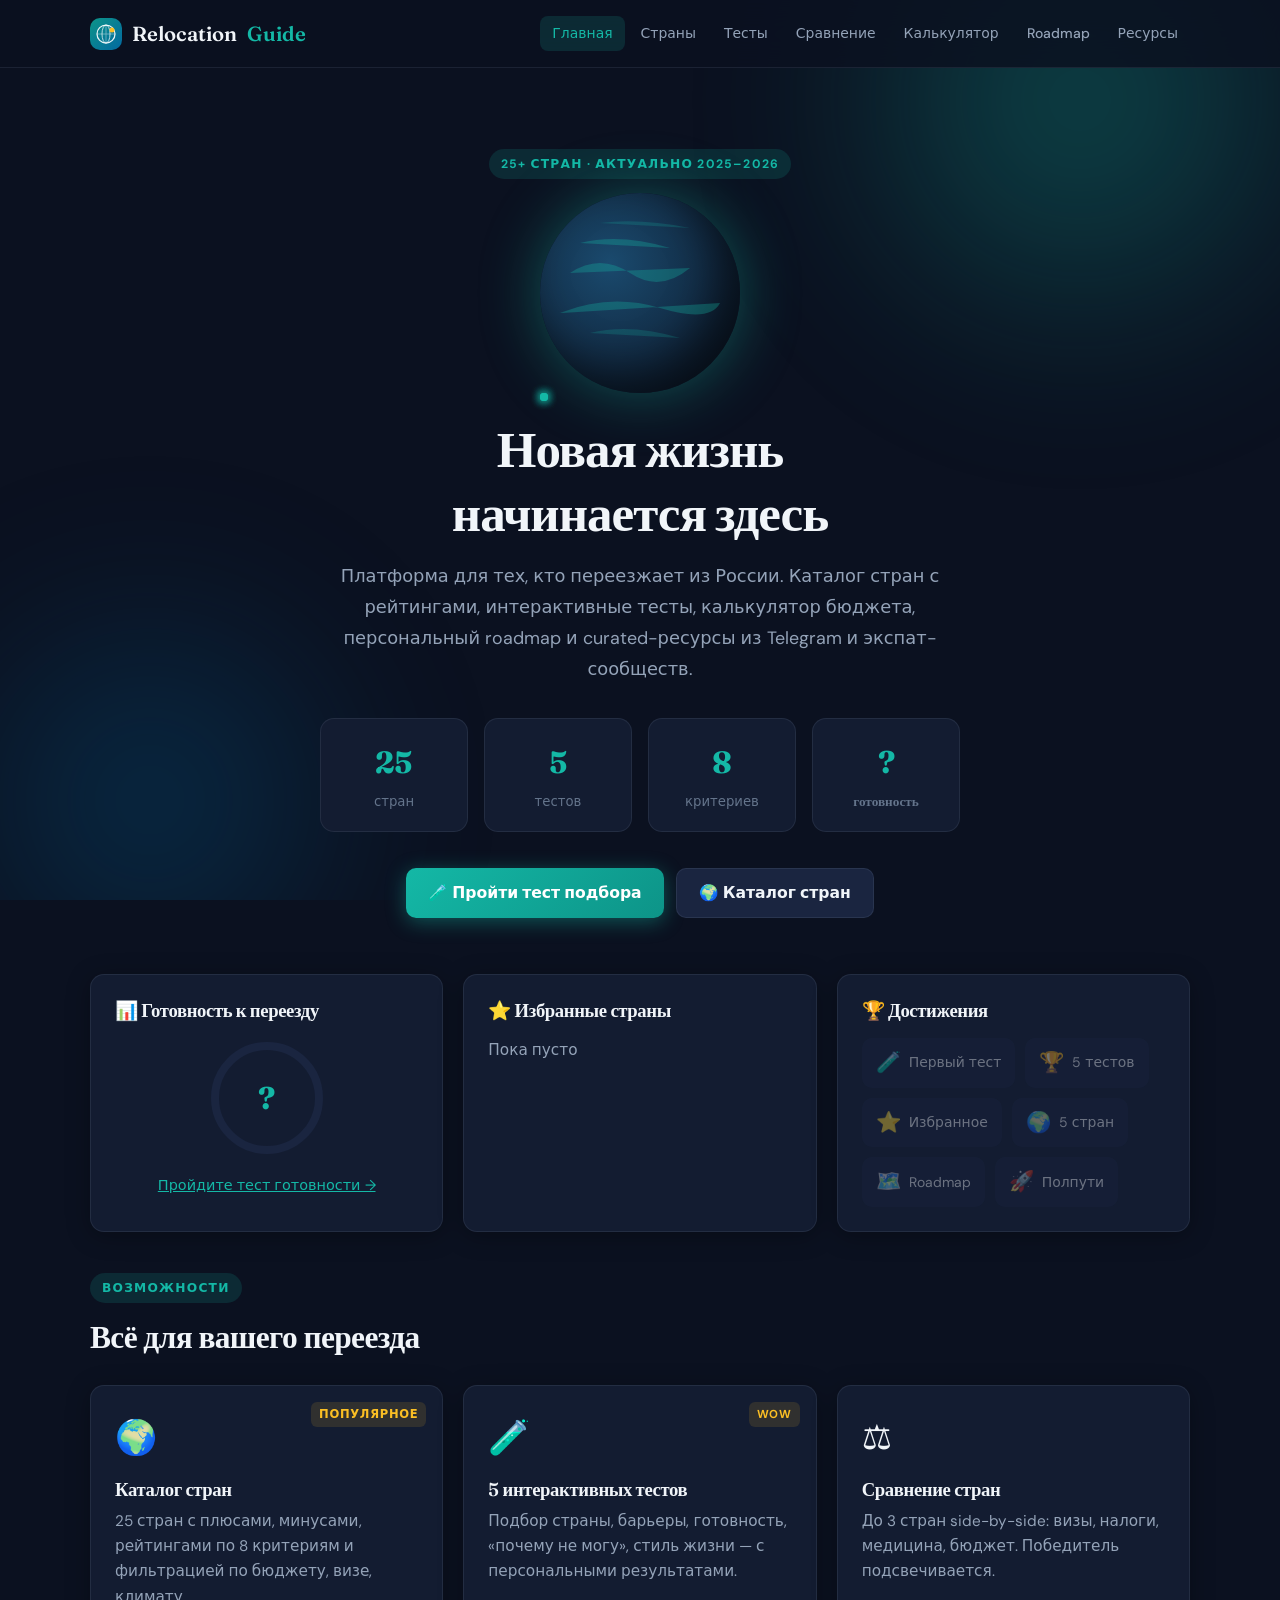
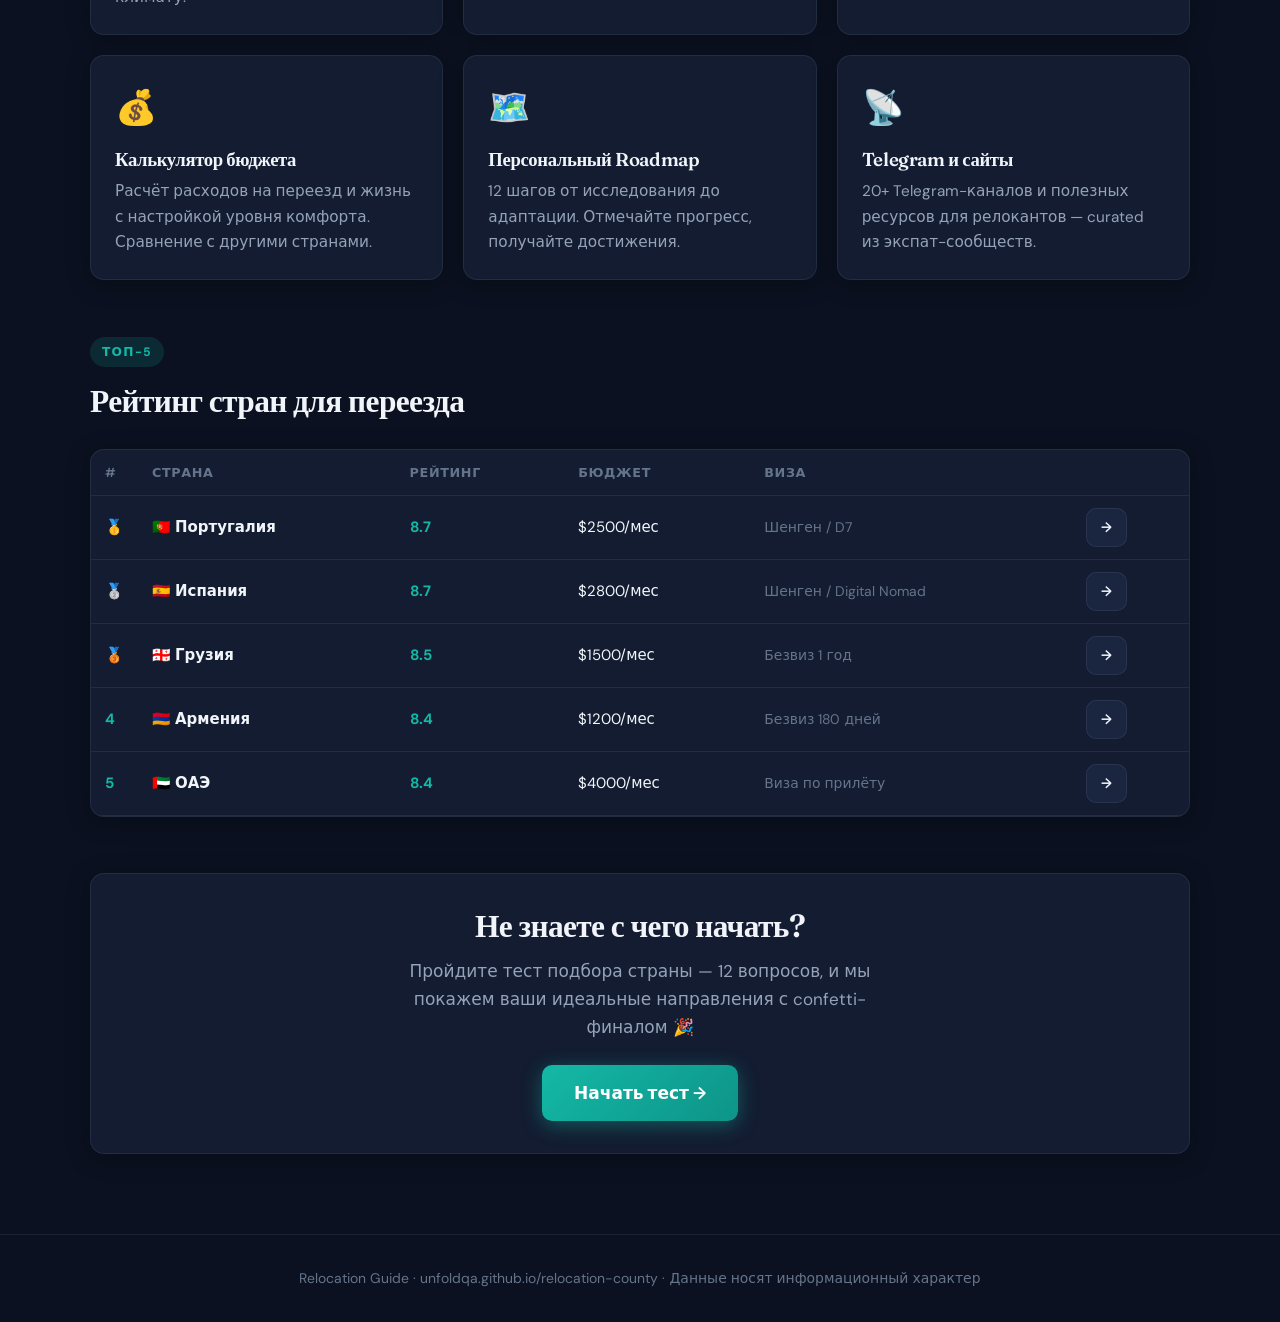
==== index.html @ 076771ab "Initial release: relocation platform for Russians moving abroad. Static site with country catalog, q" ====
<!DOCTYPE html>
<html lang="ru">
<head>
  <meta charset="UTF-8">
  <meta name="viewport" content="width=device-width, initial-scale=1.0">
  <title>Relocation Guide — Переезд из России</title>
  <meta name="description" content="Платформа для переезда из России: каталог стран, тесты, рейтинги, калькулятор бюджета, roadmap и ресурсы.">
  <link rel="icon" href="assets/favicon.svg" type="image/svg+xml">
  <link rel="preconnect" href="https://fonts.googleapis.com">
  <link rel="preconnect" href="https://fonts.gstatic.com" crossorigin>
  <link href="https://fonts.googleapis.com/css2?family=DM+Sans:ital,opsz,wght@0,9..40,400;0,9..40,500;0,9..40,600;0,9..40,700;1,9..40,400&family=Fraunces:ital,opsz,wght@0,9..144,600;0,9..144,700;1,9..144,400&display=swap" rel="stylesheet">
  <link rel="stylesheet" href="assets/app.css?v=1">
</head>
<body>
  <div class="bg-accent"><div class="shape s1"></div><div class="shape s2"></div></div>

  <header class="site-header">
    <div class="header-inner">
      <a href="index.html" class="logo">
        <img src="assets/favicon.svg" alt="" class="logo-icon" width="32" height="32">
        Relocation <span>Guide</span>
      </a>
      <nav class="nav-links">
        <a href="index.html">Главная</a>
        <a href="countries.html">Страны</a>
        <a href="tests.html">Тесты</a>
        <a href="compare.html">Сравнение</a>
        <a href="calculator.html">Калькулятор</a>
        <a href="roadmap.html">Roadmap</a>
        <a href="resources.html">Ресурсы</a>
      </nav>
      <button class="mobile-nav-btn" aria-label="Меню">☰</button>
    </div>
  </header>

  <nav class="mobile-menu">
    <a href="index.html">Главная</a>
    <a href="countries.html">Страны</a>
    <a href="tests.html">Тесты</a>
    <a href="compare.html">Сравнение</a>
    <a href="calculator.html">Калькулятор</a>
    <a href="roadmap.html">Roadmap</a>
    <a href="resources.html">Ресурсы</a>
  </nav>

  <main class="container">
    <section class="hero">
      <span class="section-tag">25+ стран · Актуально 2025–2026</span>
      <div class="globe-container">
        <div class="globe"></div>
        <div class="orbit-dot"></div>
        <div class="orbit-dot"></div>
        <div class="orbit-dot"></div>
      </div>
      <h1>Новая жизнь<br>начинается здесь</h1>
      <p class="lead">Платформа для тех, кто переезжает из России. Каталог стран с рейтингами, интерактивные тесты, калькулятор бюджета, персональный roadmap и curated-ресурсы из Telegram и экспат-сообществ.</p>

      <div class="hero-stats">
        <div class="stat"><div class="stat-value">25</div><div class="stat-label">стран</div></div>
        <div class="stat"><div class="stat-value">5</div><div class="stat-label">тестов</div></div>
        <div class="stat"><div class="stat-value">8</div><div class="stat-label">критериев</div></div>
        <div class="stat-value stat" id="readinessStat"><div class="stat-value" id="homeReadiness">—</div><div class="stat-label">готовность</div></div>
      </div>

      <div class="hero-actions">
        <a href="tests.html" class="btn btn-primary">🧪 Пройти тест подбора</a>
        <a href="countries.html" class="btn btn-secondary">🌍 Каталог стран</a>
      </div>
    </section>

    <section class="dashboard-grid" id="dashboard">
      <div class="card widget">
        <h3>📊 Готовность к переезду</h3>
        <div class="readiness-ring">
          <svg viewBox="0 0 120 120">
            <circle class="ring-bg" cx="60" cy="60" r="52"/>
            <circle class="ring-fill" id="readinessRing" cx="60" cy="60" r="52"
              stroke-dasharray="326.7" stroke-dashoffset="326.7"/>
          </svg>
          <div class="readiness-value" id="readinessValue">—</div>
        </div>
        <p style="text-align:center;font-size:0.85rem;color:var(--text-muted)">
          <a href="tests.html" style="color:var(--accent)">Пройдите тест готовности →</a>
        </p>
      </div>

      <div class="card widget">
        <h3>⭐ Избранные страны</h3>
        <div id="favoritesList" style="font-size:0.9rem;color:var(--text-secondary)">Пока пусто</div>
      </div>

      <div class="card widget">
        <h3>🏆 Достижения</h3>
        <div class="achievements">
          <div class="achievement" data-achievement="first_quiz"><span class="ach-icon">🧪</span> Первый тест</div>
          <div class="achievement" data-achievement="quiz_master"><span class="ach-icon">🏆</span> 5 тестов</div>
          <div class="achievement" data-achievement="first_favorite"><span class="ach-icon">⭐</span> Избранное</div>
          <div class="achievement" data-achievement="explorer"><span class="ach-icon">🌍</span> 5 стран</div>
          <div class="achievement" data-achievement="roadmap_start"><span class="ach-icon">🗺️</span> Roadmap</div>
          <div class="achievement" data-achievement="roadmap_half"><span class="ach-icon">🚀</span> Полпути</div>
        </div>
      </div>
    </section>

    <section style="margin-bottom:56px">
      <div class="section-header">
        <span class="section-tag">Возможности</span>
        <h2>Всё для вашего переезда</h2>
      </div>
      <div class="card-grid">
        <a href="countries.html" class="card feature-card card-hover" style="text-decoration:none;color:inherit">
          <span class="badge">Популярное</span>
          <div class="icon">🌍</div>
          <h3>Каталог стран</h3>
          <p>25 стран с плюсами, минусами, рейтингами по 8 критериям и фильтрацией по бюджету, визе, климату.</p>
        </a>
        <a href="tests.html" class="card feature-card card-hover" style="text-decoration:none;color:inherit">
          <span class="badge">Wow</span>
          <div class="icon">🧪</div>
          <h3>5 интерактивных тестов</h3>
          <p>Подбор страны, барьеры, готовность, «почему не могу», стиль жизни — с персональными результатами.</p>
        </a>
        <a href="compare.html" class="card feature-card card-hover" style="text-decoration:none;color:inherit">
          <div class="icon">⚖️</div>
          <h3>Сравнение стран</h3>
          <p>До 3 стран side-by-side: визы, налоги, медицина, бюджет. Победитель подсвечивается.</p>
        </a>
        <a href="calculator.html" class="card feature-card card-hover" style="text-decoration:none;color:inherit">
          <div class="icon">💰</div>
          <h3>Калькулятор бюджета</h3>
          <p>Расчёт расходов на переезд и жизнь с настройкой уровня комфорта. Сравнение с другими странами.</p>
        </a>
        <a href="roadmap.html" class="card feature-card card-hover" style="text-decoration:none;color:inherit">
          <div class="icon">🗺️</div>
          <h3>Персональный Roadmap</h3>
          <p>12 шагов от исследования до адаптации. Отмечайте прогресс, получайте достижения.</p>
        </a>
        <a href="resources.html" class="card feature-card card-hover" style="text-decoration:none;color:inherit">
          <div class="icon">📡</div>
          <h3>Telegram и сайты</h3>
          <p>20+ Telegram-каналов и полезных ресурсов для релокантов — curated из экспат-сообществ.</p>
        </a>
      </div>
    </section>

    <section style="margin-bottom:56px">
      <div class="section-header">
        <span class="section-tag">Топ-5</span>
        <h2>Рейтинг стран для переезда</h2>
      </div>
      <div class="card" style="padding:0;overflow:hidden" id="topRanking"></div>
    </section>

    <section>
      <div class="card" style="padding:32px;text-align:center">
        <h2 style="margin-bottom:12px">Не знаете с чего начать?</h2>
        <p style="color:var(--text-secondary);margin-bottom:24px;max-width:500px;margin-left:auto;margin-right:auto">Пройдите тест подбора страны — 12 вопросов, и мы покажем ваши идеальные направления с confetti-финалом 🎉</p>
        <a href="tests.html" class="btn btn-primary" style="font-size:1rem;padding:14px 32px">Начать тест →</a>
      </div>
    </section>
  </main>

  <footer class="site-footer">
    <p>Relocation Guide · unfoldqa.github.io/relocation-county · Данные носят информационный характер</p>
  </footer>

  <script src="assets/countries.js"></script>
  <script src="assets/app.js"></script>
  <script>
    document.addEventListener('DOMContentLoaded', () => {
      const score = App.data.readinessScore;
      const ring = document.getElementById('readinessRing');
      const val = document.getElementById('readinessValue');
      const homeVal = document.getElementById('homeReadiness');
      if (score !== null) {
        const offset = 326.7 - (326.7 * score / 100);
        if (ring) ring.style.strokeDashoffset = offset;
        if (val) val.textContent = score + '%';
        if (homeVal) homeVal.textContent = score + '%';
      } else {
        if (val) val.textContent = '?';
        if (homeVal) homeVal.textContent = '?';
      }

      const favList = document.getElementById('favoritesList');
      if (favList) {
        if (App.data.favorites.length) {
          favList.innerHTML = App.data.favorites.map(id => {
            const c = App.getCountryById(id);
            return c ? `<a href="countries.html#${id}" style="display:block;padding:6px 0;color:var(--accent);text-decoration:none">${c.flag} ${c.name}</a>` : '';
          }).join('');
        }
      }

      const top = [...COUNTRIES].sort((a, b) => App.avgRating(b) - App.avgRating(a)).slice(0, 5);
      const medals = ['🥇', '🥈', '🥉', '4', '5'];
      document.getElementById('topRanking').innerHTML = `
        <table class="ranking-table">
          <thead><tr><th>#</th><th>Страна</th><th>Рейтинг</th><th>Бюджет</th><th>Виза</th><th></th></tr></thead>
          <tbody>${top.map((c, i) => `
            <tr>
              <td class="rank-num">${medals[i]}</td>
              <td>${c.flag} <strong>${c.name}</strong></td>
              <td style="color:var(--accent);font-weight:700">${App.avgRating(c)}</td>
              <td>$${c.budget}/мес</td>
              <td style="font-size:0.82rem;color:var(--text-muted)">${c.visa}</td>
              <td><a href="countries.html#${c.id}" class="btn btn-secondary btn-sm">→</a></td>
            </tr>`).join('')}
          </tbody>
        </table>`;
    });
  </script>
</body>
</html>
---- assets/app.css ----
:root {
  --bg: #0b1120;
  --bg-card: #131c31;
  --bg-subtle: #1a2540;
  --bg-hover: #243052;
  --text: #f1f5f9;
  --text-secondary: #94a3b8;
  --text-muted: #64748b;
  --accent: #14b8a6;
  --accent-hover: #0d9488;
  --accent-light: rgba(20, 184, 166, 0.15);
  --accent-glow: rgba(20, 184, 166, 0.4);
  --gold: #fbbf24;
  --gold-bg: rgba(251, 191, 36, 0.12);
  --success: #34d399;
  --success-bg: rgba(52, 211, 153, 0.12);
  --error: #f87171;
  --error-bg: rgba(248, 113, 113, 0.12);
  --warning: #fb923c;
  --border: rgba(148, 163, 184, 0.12);
  --shadow: 0 4px 24px rgba(0, 0, 0, 0.3);
  --shadow-lg: 0 12px 48px rgba(0, 0, 0, 0.45);
  --radius: 14px;
  --radius-lg: 20px;
  --font: 'DM Sans', system-ui, -apple-system, sans-serif;
  --font-display: 'Fraunces', Georgia, serif;
  --max-width: 1140px;
  --nav-height: 68px;
}

*, *::before, *::after { box-sizing: border-box; margin: 0; padding: 0; }

html { scroll-behavior: smooth; font-size: 17px; }

body {
  font-family: var(--font);
  background: var(--bg);
  color: var(--text);
  line-height: 1.65;
  -webkit-font-smoothing: antialiased;
  min-height: 100vh;
}

/* Background */
.bg-accent {
  position: fixed;
  inset: 0;
  pointer-events: none;
  z-index: 0;
  overflow: hidden;
}

.bg-accent .shape {
  position: absolute;
  border-radius: 50%;
  filter: blur(80px);
  opacity: 0.35;
}

.bg-accent .s1 {
  width: 600px; height: 600px;
  background: radial-gradient(circle, #14b8a6, transparent 70%);
  top: -200px; right: -100px;
  animation: float 20s ease-in-out infinite;
}

.bg-accent .s2 {
  width: 500px; height: 500px;
  background: radial-gradient(circle, #0369a1, transparent 70%);
  bottom: -150px; left: -100px;
  animation: float 25s ease-in-out infinite reverse;
}

@keyframes float {
  0%, 100% { transform: translate(0, 0) scale(1); }
  50% { transform: translate(30px, -20px) scale(1.05); }
}

/* Layout */
.site-header {
  position: sticky;
  top: 0;
  z-index: 100;
  background: rgba(11, 17, 32, 0.85);
  backdrop-filter: blur(16px);
  border-bottom: 1px solid var(--border);
  height: var(--nav-height);
}

.header-inner {
  max-width: var(--max-width);
  margin: 0 auto;
  padding: 0 20px;
  height: 100%;
  display: flex;
  align-items: center;
  justify-content: space-between;
  gap: 12px;
}

.logo {
  font-family: var(--font-display);
  font-size: 1.2rem;
  font-weight: 600;
  color: var(--text);
  text-decoration: none;
  display: inline-flex;
  align-items: center;
  gap: 10px;
  flex-shrink: 0;
}

.logo-icon { border-radius: 10px; }

.logo span { color: var(--accent); }

.nav-links {
  display: flex;
  gap: 4px;
  flex-wrap: wrap;
  justify-content: flex-end;
}

.nav-links a {
  color: var(--text-secondary);
  text-decoration: none;
  font-size: 0.82rem;
  font-weight: 500;
  padding: 6px 12px;
  border-radius: 8px;
  transition: all 0.2s;
  white-space: nowrap;
}

.nav-links a:hover, .nav-links a.active {
  color: var(--accent);
  background: var(--accent-light);
}

.container {
  max-width: var(--max-width);
  margin: 0 auto;
  padding: 32px 20px 80px;
  position: relative;
  z-index: 1;
}

/* Typography */
h1, h2, h3 {
  font-family: var(--font-display);
  line-height: 1.25;
  letter-spacing: -0.02em;
}

h1 { font-size: clamp(2rem, 5vw, 3rem); font-weight: 700; }
h2 { font-size: clamp(1.4rem, 3vw, 1.85rem); font-weight: 600; margin-bottom: 10px; }
h3 { font-size: 1.1rem; font-weight: 600; }

.lead {
  font-size: 1.05rem;
  color: var(--text-secondary);
  max-width: 620px;
  line-height: 1.75;
}

.section-tag {
  display: inline-block;
  font-size: 0.72rem;
  font-weight: 700;
  letter-spacing: 0.1em;
  text-transform: uppercase;
  color: var(--accent);
  background: var(--accent-light);
  padding: 5px 12px;
  border-radius: 20px;
  margin-bottom: 14px;
}

.section-header { margin-bottom: 28px; }

/* Buttons */
.btn {
  display: inline-flex;
  align-items: center;
  gap: 8px;
  padding: 11px 22px;
  border-radius: 10px;
  font-family: var(--font);
  font-size: 0.92rem;
  font-weight: 600;
  border: none;
  cursor: pointer;
  text-decoration: none;
  transition: all 0.2s;
}

.btn-primary {
  background: linear-gradient(135deg, var(--accent), #0d9488);
  color: #fff;
  box-shadow: 0 4px 20px var(--accent-glow);
}

.btn-primary:hover {
  transform: translateY(-2px);
  box-shadow: 0 8px 28px var(--accent-glow);
}

.btn-secondary {
  background: var(--bg-subtle);
  color: var(--text);
  border: 1px solid var(--border);
}

.btn-secondary:hover { background: var(--bg-hover); }

.btn-sm { padding: 7px 14px; font-size: 0.82rem; }

.btn-gold {
  background: linear-gradient(135deg, #f59e0b, #d97706);
  color: #fff;
}

/* Cards */
.card {
  background: var(--bg-card);
  border: 1px solid var(--border);
  border-radius: var(--radius);
  box-shadow: var(--shadow);
}

.card-grid {
  display: grid;
  grid-template-columns: repeat(auto-fill, minmax(280px, 1fr));
  gap: 20px;
}

.card-hover {
  transition: transform 0.25s, box-shadow 0.25s, border-color 0.25s;
  cursor: pointer;
}

.card-hover:hover {
  transform: translateY(-4px);
  box-shadow: var(--shadow-lg);
  border-color: rgba(20, 184, 166, 0.3);
}

/* Hero */
.hero {
  text-align: center;
  padding: 48px 0 56px;
}

.hero h1 { margin-bottom: 16px; }

.hero .lead { margin: 0 auto 32px; }

.hero-stats {
  display: grid;
  grid-template-columns: repeat(4, 1fr);
  gap: 16px;
  max-width: 640px;
  margin: 0 auto 36px;
}

.stat {
  background: var(--bg-card);
  border: 1px solid var(--border);
  border-radius: var(--radius);
  padding: 18px 12px;
}

.stat-value {
  font-family: var(--font-display);
  font-size: 1.8rem;
  font-weight: 700;
  color: var(--accent);
}

.stat-label {
  font-size: 0.78rem;
  color: var(--text-muted);
  margin-top: 4px;
}

.hero-actions {
  display: flex;
  gap: 12px;
  justify-content: center;
  flex-wrap: wrap;
}

/* Feature cards */
.feature-card {
  padding: 24px;
  position: relative;
  overflow: hidden;
}

.feature-card .icon {
  font-size: 2rem;
  margin-bottom: 12px;
}

.feature-card h3 { margin-bottom: 8px; }

.feature-card p {
  color: var(--text-secondary);
  font-size: 0.9rem;
}

.feature-card .badge {
  position: absolute;
  top: 16px;
  right: 16px;
  font-size: 0.68rem;
  font-weight: 700;
  text-transform: uppercase;
  letter-spacing: 0.06em;
  padding: 3px 8px;
  border-radius: 6px;
  background: var(--gold-bg);
  color: var(--gold);
}

/* Country cards */
.country-card {
  padding: 22px;
}

.country-header {
  display: flex;
  align-items: center;
  gap: 12px;
  margin-bottom: 14px;
}

.country-flag { font-size: 2.2rem; }

.country-name {
  font-family: var(--font-display);
  font-size: 1.15rem;
  font-weight: 600;
}

.country-region {
  font-size: 0.8rem;
  color: var(--text-muted);
}

.country-score {
  margin-left: auto;
  text-align: center;
}

.score-circle {
  width: 48px;
  height: 48px;
  border-radius: 50%;
  display: flex;
  align-items: center;
  justify-content: center;
  font-weight: 700;
  font-size: 0.95rem;
  background: conic-gradient(var(--accent) calc(var(--pct) * 1%), var(--bg-subtle) 0);
  position: relative;
}

.score-circle::after {
  content: '';
  position: absolute;
  inset: 4px;
  border-radius: 50%;
  background: var(--bg-card);
}

.score-circle span {
  position: relative;
  z-index: 1;
  font-size: 0.82rem;
}

.country-tags {
  display: flex;
  flex-wrap: wrap;
  gap: 6px;
  margin-bottom: 12px;
}

.tag {
  font-size: 0.72rem;
  font-weight: 600;
  padding: 3px 9px;
  border-radius: 6px;
  background: var(--bg-subtle);
  color: var(--text-secondary);
}

.tag.accent { background: var(--accent-light); color: var(--accent); }
.tag.gold { background: var(--gold-bg); color: var(--gold); }

.country-pros {
  font-size: 0.85rem;
  color: var(--text-secondary);
  margin-bottom: 14px;
  display: -webkit-box;
  -webkit-line-clamp: 2;
  -webkit-box-orient: vertical;
  overflow: hidden;
}

.rating-bars { margin-top: 12px; }

.rating-row {
  display: flex;
  align-items: center;
  gap: 8px;
  margin-bottom: 6px;
  font-size: 0.78rem;
}

.rating-label { width: 80px; color: var(--text-muted); flex-shrink: 0; }

.rating-track {
  flex: 1;
  height: 6px;
  background: var(--bg-subtle);
  border-radius: 3px;
  overflow: hidden;
}

.rating-fill {
  height: 100%;
  background: linear-gradient(90deg, var(--accent), #0d9488);
  border-radius: 3px;
  transition: width 0.6s ease;
}

.rating-val { width: 28px; text-align: right; color: var(--text-secondary); }

/* Filters */
.filters-bar {
  display: flex;
  flex-wrap: wrap;
  gap: 10px;
  margin-bottom: 28px;
  padding: 18px;
  background: var(--bg-card);
  border: 1px solid var(--border);
  border-radius: var(--radius);
}

.filter-group {
  display: flex;
  flex-direction: column;
  gap: 4px;
  min-width: 140px;
}

.filter-group label {
  font-size: 0.72rem;
  font-weight: 600;
  color: var(--text-muted);
  text-transform: uppercase;
  letter-spacing: 0.05em;
}

.filter-group select,
.filter-group input {
  background: var(--bg-subtle);
  border: 1px solid var(--border);
  border-radius: 8px;
  padding: 8px 12px;
  color: var(--text);
  font-family: var(--font);
  font-size: 0.88rem;
}

.filter-group select:focus,
.filter-group input:focus {
  outline: none;
  border-color: var(--accent);
}

.filter-chips {
  display: flex;
  flex-wrap: wrap;
  gap: 8px;
  margin-bottom: 20px;
}

.chip {
  padding: 6px 14px;
  border-radius: 20px;
  font-size: 0.82rem;
  font-weight: 500;
  background: var(--bg-subtle);
  color: var(--text-secondary);
  border: 1px solid var(--border);
  cursor: pointer;
  transition: all 0.2s;
}

.chip:hover, .chip.active {
  background: var(--accent-light);
  color: var(--accent);
  border-color: rgba(20, 184, 166, 0.3);
}

/* Quiz */
.quiz-container { max-width: 680px; margin: 0 auto; }

.quiz-progress {
  height: 6px;
  background: var(--bg-subtle);
  border-radius: 3px;
  margin-bottom: 28px;
  overflow: hidden;
}

.quiz-progress-fill {
  height: 100%;
  background: linear-gradient(90deg, var(--accent), #0d9488);
  border-radius: 3px;
  transition: width 0.4s ease;
}

.quiz-question {
  font-family: var(--font-display);
  font-size: 1.35rem;
  margin-bottom: 24px;
  line-height: 1.4;
}

.quiz-options { display: flex; flex-direction: column; gap: 10px; }

.quiz-option {
  padding: 16px 20px;
  background: var(--bg-card);
  border: 2px solid var(--border);
  border-radius: var(--radius);
  cursor: pointer;
  transition: all 0.2s;
  font-size: 0.95rem;
}

.quiz-option:hover {
  border-color: rgba(20, 184, 166, 0.4);
  background: var(--bg-subtle);
}

.quiz-option.selected {
  border-color: var(--accent);
  background: var(--accent-light);
}

.quiz-result {
  text-align: center;
  padding: 40px 20px;
}

.quiz-result .result-icon { font-size: 4rem; margin-bottom: 16px; }

.quiz-result h2 { margin-bottom: 12px; }

.quiz-result .result-score {
  font-family: var(--font-display);
  font-size: 3.5rem;
  font-weight: 700;
  color: var(--accent);
  margin: 20px 0;
}

.quiz-result .result-desc {
  color: var(--text-secondary);
  max-width: 500px;
  margin: 0 auto 28px;
  line-height: 1.7;
}

.quiz-tabs {
  display: flex;
  gap: 8px;
  flex-wrap: wrap;
  margin-bottom: 28px;
}

.quiz-tab {
  padding: 10px 18px;
  border-radius: 10px;
  background: var(--bg-card);
  border: 1px solid var(--border);
  color: var(--text-secondary);
  cursor: pointer;
  font-size: 0.88rem;
  font-weight: 500;
  transition: all 0.2s;
}

.quiz-tab:hover, .quiz-tab.active {
  background: var(--accent-light);
  color: var(--accent);
  border-color: rgba(20, 184, 166, 0.3);
}

/* Calculator */
.calc-grid {
  display: grid;
  grid-template-columns: 1fr 1fr;
  gap: 24px;
}

.calc-inputs { padding: 28px; }

.calc-results { padding: 28px; }

.calc-field {
  margin-bottom: 18px;
}

.calc-field label {
  display: block;
  font-size: 0.82rem;
  font-weight: 600;
  color: var(--text-secondary);
  margin-bottom: 6px;
}

.calc-field input,
.calc-field select {
  width: 100%;
  background: var(--bg-subtle);
  border: 1px solid var(--border);
  border-radius: 8px;
  padding: 10px 14px;
  color: var(--text);
  font-family: var(--font);
  font-size: 0.95rem;
}

.calc-field input[type="range"] {
  padding: 0;
  accent-color: var(--accent);
}

.range-val {
  font-size: 0.85rem;
  color: var(--accent);
  font-weight: 600;
  margin-top: 4px;
}

.result-big {
  font-family: var(--font-display);
  font-size: 2.5rem;
  font-weight: 700;
  color: var(--accent);
  margin: 8px 0 20px;
}

.result-breakdown {
  display: flex;
  flex-direction: column;
  gap: 10px;
}

.breakdown-row {
  display: flex;
  justify-content: space-between;
  padding: 10px 0;
  border-bottom: 1px solid var(--border);
  font-size: 0.9rem;
}

.breakdown-row span:last-child { font-weight: 600; color: var(--text); }

/* Compare */
.compare-selectors {
  display: grid;
  grid-template-columns: repeat(3, 1fr);
  gap: 16px;
  margin-bottom: 28px;
}

.compare-table {
  width: 100%;
  border-collapse: collapse;
}

.compare-table th,
.compare-table td {
  padding: 14px 16px;
  text-align: left;
  border-bottom: 1px solid var(--border);
  font-size: 0.9rem;
}

.compare-table th {
  background: var(--bg-subtle);
  font-weight: 600;
  color: var(--text-secondary);
  font-size: 0.8rem;
  text-transform: uppercase;
  letter-spacing: 0.04em;
}

.compare-table td:first-child {
  font-weight: 600;
  color: var(--text-muted);
  width: 160px;
}

.compare-winner {
  background: var(--accent-light);
  color: var(--accent);
  font-weight: 700;
}

/* Roadmap */
.roadmap-timeline {
  position: relative;
  padding-left: 32px;
}

.roadmap-timeline::before {
  content: '';
  position: absolute;
  left: 11px;
  top: 0;
  bottom: 0;
  width: 2px;
  background: linear-gradient(to bottom, var(--accent), transparent);
}

.roadmap-step {
  position: relative;
  margin-bottom: 28px;
  padding: 20px 24px;
  background: var(--bg-card);
  border: 1px solid var(--border);
  border-radius: var(--radius);
}

.roadmap-step::before {
  content: '';
  position: absolute;
  left: -27px;
  top: 24px;
  width: 12px;
  height: 12px;
  border-radius: 50%;
  background: var(--accent);
  box-shadow: 0 0 12px var(--accent-glow);
}

.roadmap-step.done::before { background: var(--success); }

.roadmap-step h3 { margin-bottom: 6px; }

.roadmap-step p {
  color: var(--text-secondary);
  font-size: 0.9rem;
}

.roadmap-step .step-meta {
  display: flex;
  gap: 12px;
  margin-top: 10px;
  font-size: 0.8rem;
  color: var(--text-muted);
}

/* Dashboard widgets */
.dashboard-grid {
  display: grid;
  grid-template-columns: repeat(auto-fill, minmax(300px, 1fr));
  gap: 20px;
  margin-bottom: 40px;
}

.widget {
  padding: 24px;
}

.widget h3 {
  margin-bottom: 16px;
  display: flex;
  align-items: center;
  gap: 8px;
}

.readiness-ring {
  width: 120px;
  height: 120px;
  margin: 0 auto 16px;
  position: relative;
}

.readiness-ring svg {
  transform: rotate(-90deg);
  width: 100%;
  height: 100%;
}

.readiness-ring .ring-bg {
  fill: none;
  stroke: var(--bg-subtle);
  stroke-width: 8;
}

.readiness-ring .ring-fill {
  fill: none;
  stroke: var(--accent);
  stroke-width: 8;
  stroke-linecap: round;
  transition: stroke-dashoffset 1s ease;
}

.readiness-value {
  position: absolute;
  inset: 0;
  display: flex;
  align-items: center;
  justify-content: center;
  font-family: var(--font-display);
  font-size: 1.8rem;
  font-weight: 700;
  color: var(--accent);
}

/* Achievements */
.achievements {
  display: flex;
  flex-wrap: wrap;
  gap: 10px;
}

.achievement {
  display: flex;
  align-items: center;
  gap: 8px;
  padding: 8px 14px;
  border-radius: 10px;
  background: var(--bg-subtle);
  font-size: 0.82rem;
  opacity: 0.4;
  transition: opacity 0.3s;
}

.achievement.unlocked {
  opacity: 1;
  background: var(--gold-bg);
  color: var(--gold);
}

.achievement .ach-icon { font-size: 1.2rem; }

/* Globe animation */
.globe-container {
  width: 200px;
  height: 200px;
  margin: 0 auto 24px;
  position: relative;
}

.globe {
  width: 100%;
  height: 100%;
  border-radius: 50%;
  background: radial-gradient(circle at 35% 35%, #1a4a6e, #0b1120);
  box-shadow: inset -20px -20px 40px rgba(0,0,0,0.5), 0 0 60px var(--accent-glow);
  position: relative;
  overflow: hidden;
  animation: globeSpin 30s linear infinite;
}

.globe::before {
  content: '';
  position: absolute;
  inset: 0;
  background: url("data:image/svg+xml,%3Csvg xmlns='http://www.w3.org/2000/svg' viewBox='0 0 200 200'%3E%3Cpath fill='%2314b8a6' opacity='0.3' d='M30 80 Q60 60 90 80 T150 75 M20 120 Q70 100 120 115 T180 110 M40 50 Q80 40 130 55'/%3E%3Cpath fill='%2314b8a6' opacity='0.2' d='M50 140 Q90 130 140 145 M60 30 Q100 25 150 35'/%3E%3C/svg%3E") center/cover;
}

@keyframes globeSpin {
  from { background-position: 0 0; }
  to { background-position: 200px 0; }
}

.orbit-dot {
  position: absolute;
  width: 8px;
  height: 8px;
  background: var(--accent);
  border-radius: 50%;
  box-shadow: 0 0 10px var(--accent);
  animation: orbit 8s linear infinite;
}

.orbit-dot:nth-child(2) { animation-duration: 12s; animation-delay: -3s; }
.orbit-dot:nth-child(3) { animation-duration: 6s; animation-delay: -1s; }

@keyframes orbit {
  0% { top: 50%; left: -4px; }
  25% { top: -4px; left: 50%; }
  50% { top: 50%; left: calc(100% + 4px); }
  75% { top: calc(100% + 4px); left: 50%; }
  100% { top: 50%; left: -4px; }
}

/* Ranking table */
.ranking-table {
  width: 100%;
  border-collapse: collapse;
}

.ranking-table th,
.ranking-table td {
  padding: 12px 14px;
  text-align: left;
  border-bottom: 1px solid var(--border);
  font-size: 0.88rem;
}

.ranking-table th {
  color: var(--text-muted);
  font-weight: 600;
  font-size: 0.75rem;
  text-transform: uppercase;
  letter-spacing: 0.05em;
}

.ranking-table tr:hover td { background: var(--bg-subtle); }

.rank-num {
  font-weight: 700;
  color: var(--accent);
  width: 36px;
}

.rank-medal { font-size: 1.1rem; }

/* Resources */
.resource-list { display: flex; flex-direction: column; gap: 10px; }

.resource-item {
  display: flex;
  align-items: center;
  gap: 14px;
  padding: 14px 18px;
  background: var(--bg-card);
  border: 1px solid var(--border);
  border-radius: var(--radius);
  text-decoration: none;
  color: var(--text);
  transition: all 0.2s;
}

.resource-item:hover {
  border-color: rgba(20, 184, 166, 0.3);
  transform: translateX(4px);
}

.resource-item .res-icon { font-size: 1.5rem; }

.resource-item .res-info { flex: 1; }

.resource-item .res-name { font-weight: 600; font-size: 0.95rem; }

.resource-item .res-desc { font-size: 0.82rem; color: var(--text-muted); }

.resource-item .res-handle {
  font-size: 0.82rem;
  color: var(--accent);
  font-weight: 500;
}

/* Modal */
.modal-overlay {
  position: fixed;
  inset: 0;
  background: rgba(0, 0, 0, 0.7);
  backdrop-filter: blur(4px);
  z-index: 200;
  display: flex;
  align-items: center;
  justify-content: center;
  padding: 20px;
  opacity: 0;
  visibility: hidden;
  transition: all 0.3s;
}

.modal-overlay.open {
  opacity: 1;
  visibility: visible;
}

.modal {
  background: var(--bg-card);
  border: 1px solid var(--border);
  border-radius: var(--radius-lg);
  max-width: 640px;
  width: 100%;
  max-height: 85vh;
  overflow-y: auto;
  padding: 32px;
  transform: translateY(20px);
  transition: transform 0.3s;
}

.modal-overlay.open .modal { transform: translateY(0); }

.modal-close {
  position: absolute;
  top: 16px;
  right: 16px;
  background: none;
  border: none;
  color: var(--text-muted);
  font-size: 1.5rem;
  cursor: pointer;
}

.pros-cons {
  display: grid;
  grid-template-columns: 1fr 1fr;
  gap: 16px;
  margin: 20px 0;
}

.pros-cons h4 {
  font-size: 0.85rem;
  margin-bottom: 8px;
}

.pros-cons ul {
  list-style: none;
  font-size: 0.85rem;
  color: var(--text-secondary);
}

.pros-cons li {
  padding: 4px 0;
  padding-left: 18px;
  position: relative;
}

.pros-cons li::before {
  content: '✓';
  position: absolute;
  left: 0;
  color: var(--success);
}

.cons-list li::before { content: '✗'; color: var(--error); }

/* Confetti */
.confetti-piece {
  position: fixed;
  width: 10px;
  height: 10px;
  z-index: 300;
  animation: confettiFall 2s ease-out forwards;
}

@keyframes confettiFall {
  0% { transform: translateY(0) rotate(0deg); opacity: 1; }
  100% { transform: translateY(100vh) rotate(720deg); opacity: 0; }
}

/* Footer */
.site-footer {
  text-align: center;
  padding: 32px 20px;
  color: var(--text-muted);
  font-size: 0.82rem;
  border-top: 1px solid var(--border);
  position: relative;
  z-index: 1;
}

/* Responsive */
@media (max-width: 768px) {
  .hero-stats { grid-template-columns: repeat(2, 1fr); }
  .calc-grid { grid-template-columns: 1fr; }
  .compare-selectors { grid-template-columns: 1fr; }
  .pros-cons { grid-template-columns: 1fr; }
  .nav-links { display: none; }
  .mobile-nav-btn { display: block !important; }
}

.mobile-nav-btn {
  display: none;
  background: none;
  border: none;
  color: var(--text);
  font-size: 1.4rem;
  cursor: pointer;
}

.mobile-menu {
  display: none;
  position: fixed;
  inset: 0;
  z-index: 150;
  background: rgba(11, 17, 32, 0.95);
  backdrop-filter: blur(12px);
  padding: 80px 24px 24px;
  flex-direction: column;
  gap: 8px;
}

.mobile-menu.open { display: flex; }

.mobile-menu a {
  color: var(--text);
  text-decoration: none;
  font-size: 1.1rem;
  padding: 14px 0;
  border-bottom: 1px solid var(--border);
}

/* Tabs */
.tabs { margin-bottom: 24px; }

.tab-content { display: none; }
.tab-content.active { display: block; }

/* Sort bar */
.sort-bar {
  display: flex;
  align-items: center;
  gap: 12px;
  margin-bottom: 20px;
  flex-wrap: wrap;
}

.sort-bar span {
  font-size: 0.85rem;
  color: var(--text-muted);
}

.sort-btn {
  padding: 5px 12px;
  border-radius: 8px;
  font-size: 0.82rem;
  background: var(--bg-subtle);
  border: 1px solid var(--border);
  color: var(--text-secondary);
  cursor: pointer;
}

.sort-btn.active {
  background: var(--accent-light);
  color: var(--accent);
  border-color: rgba(20, 184, 166, 0.3);
}

.empty-state {
  text-align: center;
  padding: 48px 20px;
  color: var(--text-muted);
}

.empty-state .empty-icon { font-size: 3rem; margin-bottom: 12px; }
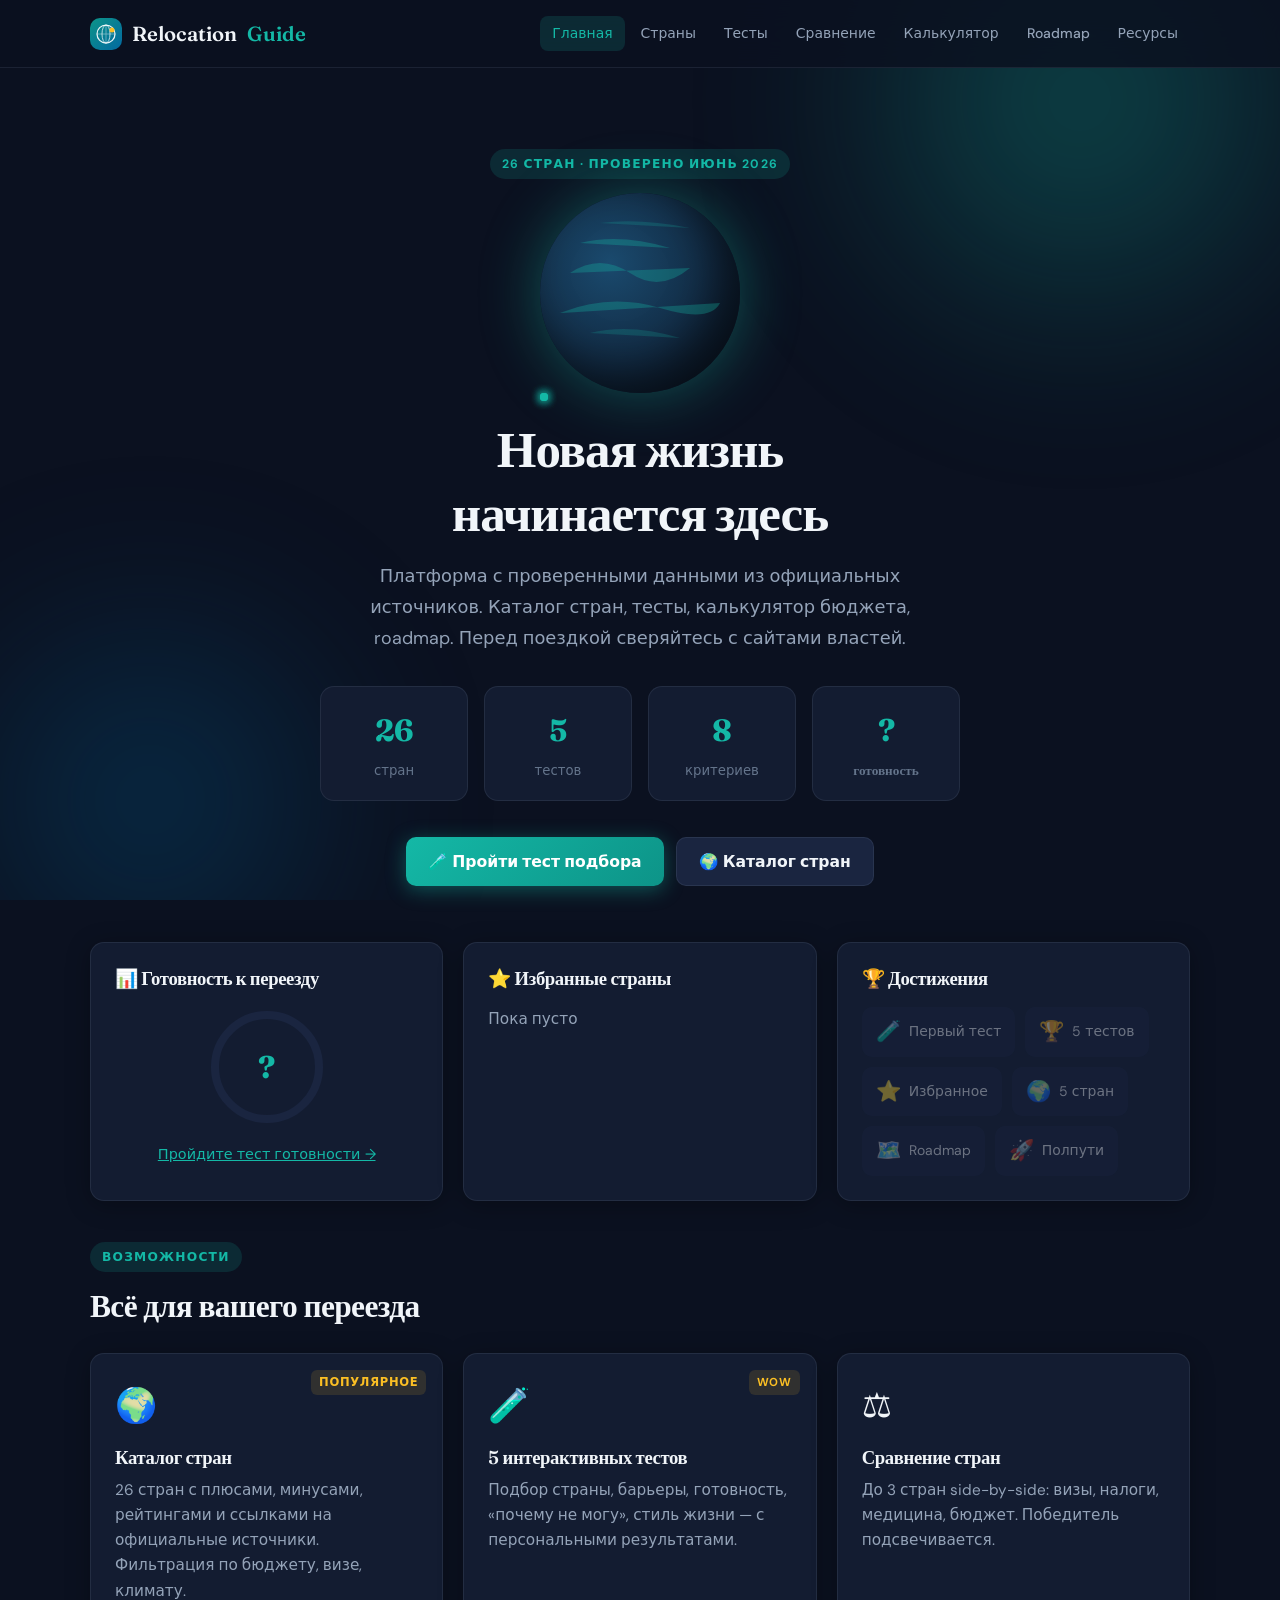
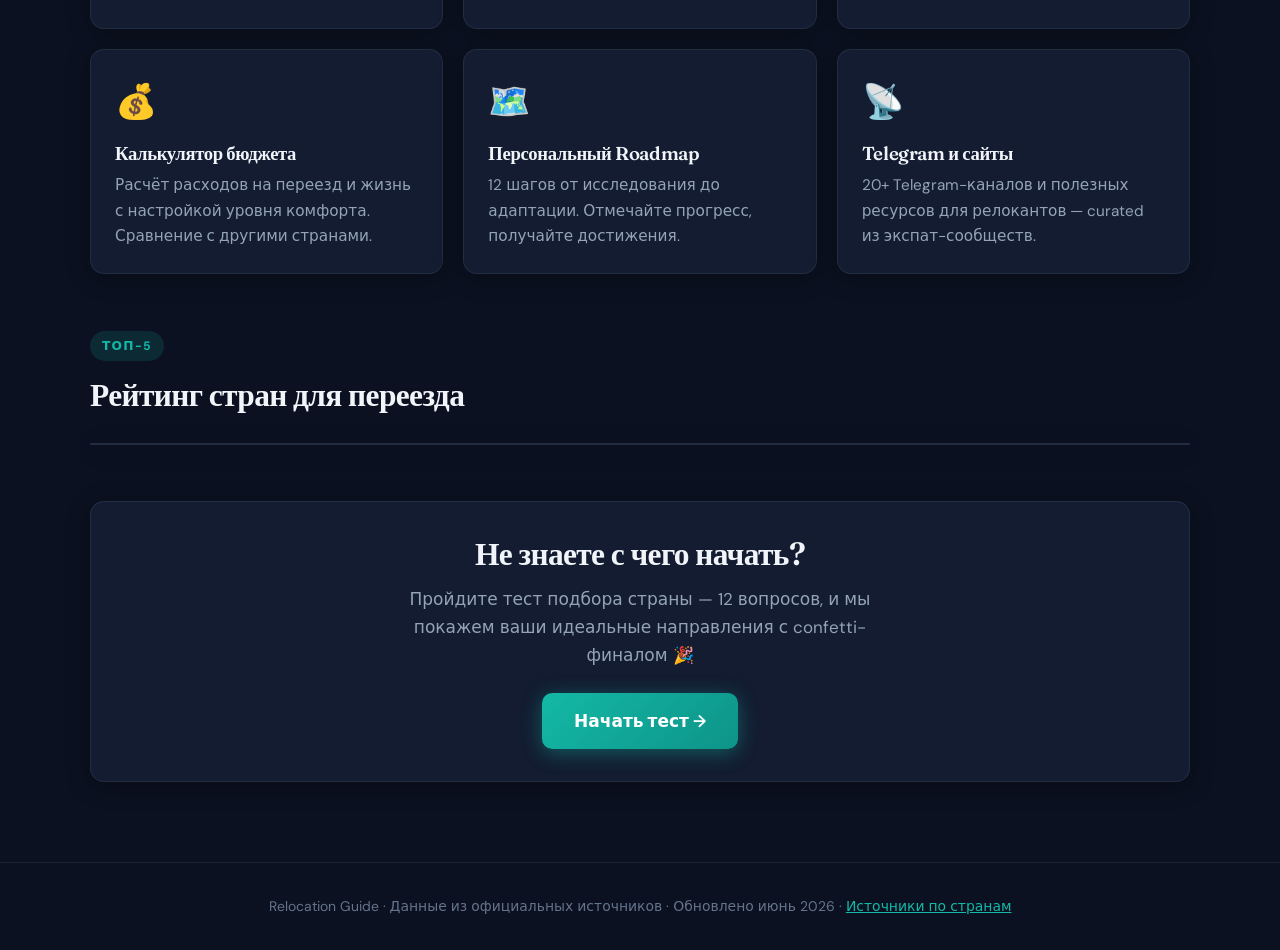
==== commit ce543544: "Verify country data from official sources and add Vietnam. Replace unverified Telegram handles with " ====
--- a/index.html
+++ b/index.html
@@ -45,7 +45,7 @@
 
   <main class="container">
     <section class="hero">
-      <span class="section-tag">25+ стран · Актуально 2025–2026</span>
+      <span class="section-tag">26 стран · Проверено июнь 2026</span>
       <div class="globe-container">
         <div class="globe"></div>
         <div class="orbit-dot"></div>
@@ -53,10 +53,10 @@
         <div class="orbit-dot"></div>
       </div>
       <h1>Новая жизнь<br>начинается здесь</h1>
-      <p class="lead">Платформа для тех, кто переезжает из России. Каталог стран с рейтингами, интерактивные тесты, калькулятор бюджета, персональный roadmap и curated-ресурсы из Telegram и экспат-сообществ.</p>
+      <p class="lead">Платформа с проверенными данными из официальных источников. Каталог стран, тесты, калькулятор бюджета, roadmap. Перед поездкой сверяйтесь с сайтами властей.</p>
 
       <div class="hero-stats">
-        <div class="stat"><div class="stat-value">25</div><div class="stat-label">стран</div></div>
+        <div class="stat"><div class="stat-value" id="statCountries">26</div><div class="stat-label">стран</div></div>
         <div class="stat"><div class="stat-value">5</div><div class="stat-label">тестов</div></div>
         <div class="stat"><div class="stat-value">8</div><div class="stat-label">критериев</div></div>
         <div class="stat-value stat" id="readinessStat"><div class="stat-value" id="homeReadiness">—</div><div class="stat-label">готовность</div></div>
@@ -112,7 +112,7 @@
           <span class="badge">Популярное</span>
           <div class="icon">🌍</div>
           <h3>Каталог стран</h3>
-          <p>25 стран с плюсами, минусами, рейтингами по 8 критериям и фильтрацией по бюджету, визе, климату.</p>
+          <p>26 стран с плюсами, минусами, рейтингами и ссылками на официальные источники. Фильтрация по бюджету, визе, климату.</p>
         </a>
         <a href="tests.html" class="card feature-card card-hover" style="text-decoration:none;color:inherit">
           <span class="badge">Wow</span>
@@ -161,7 +161,7 @@
   </main>
 
   <footer class="site-footer">
-    <p>Relocation Guide · unfoldqa.github.io/relocation-county · Данные носят информационный характер</p>
+    <p>Relocation Guide · Данные из официальных источников · Обновлено июнь 2026 · <a href="countries.html" style="color:var(--accent)">Источники по странам</a></p>
   </footer>
 
   <script src="assets/countries.js"></script>
